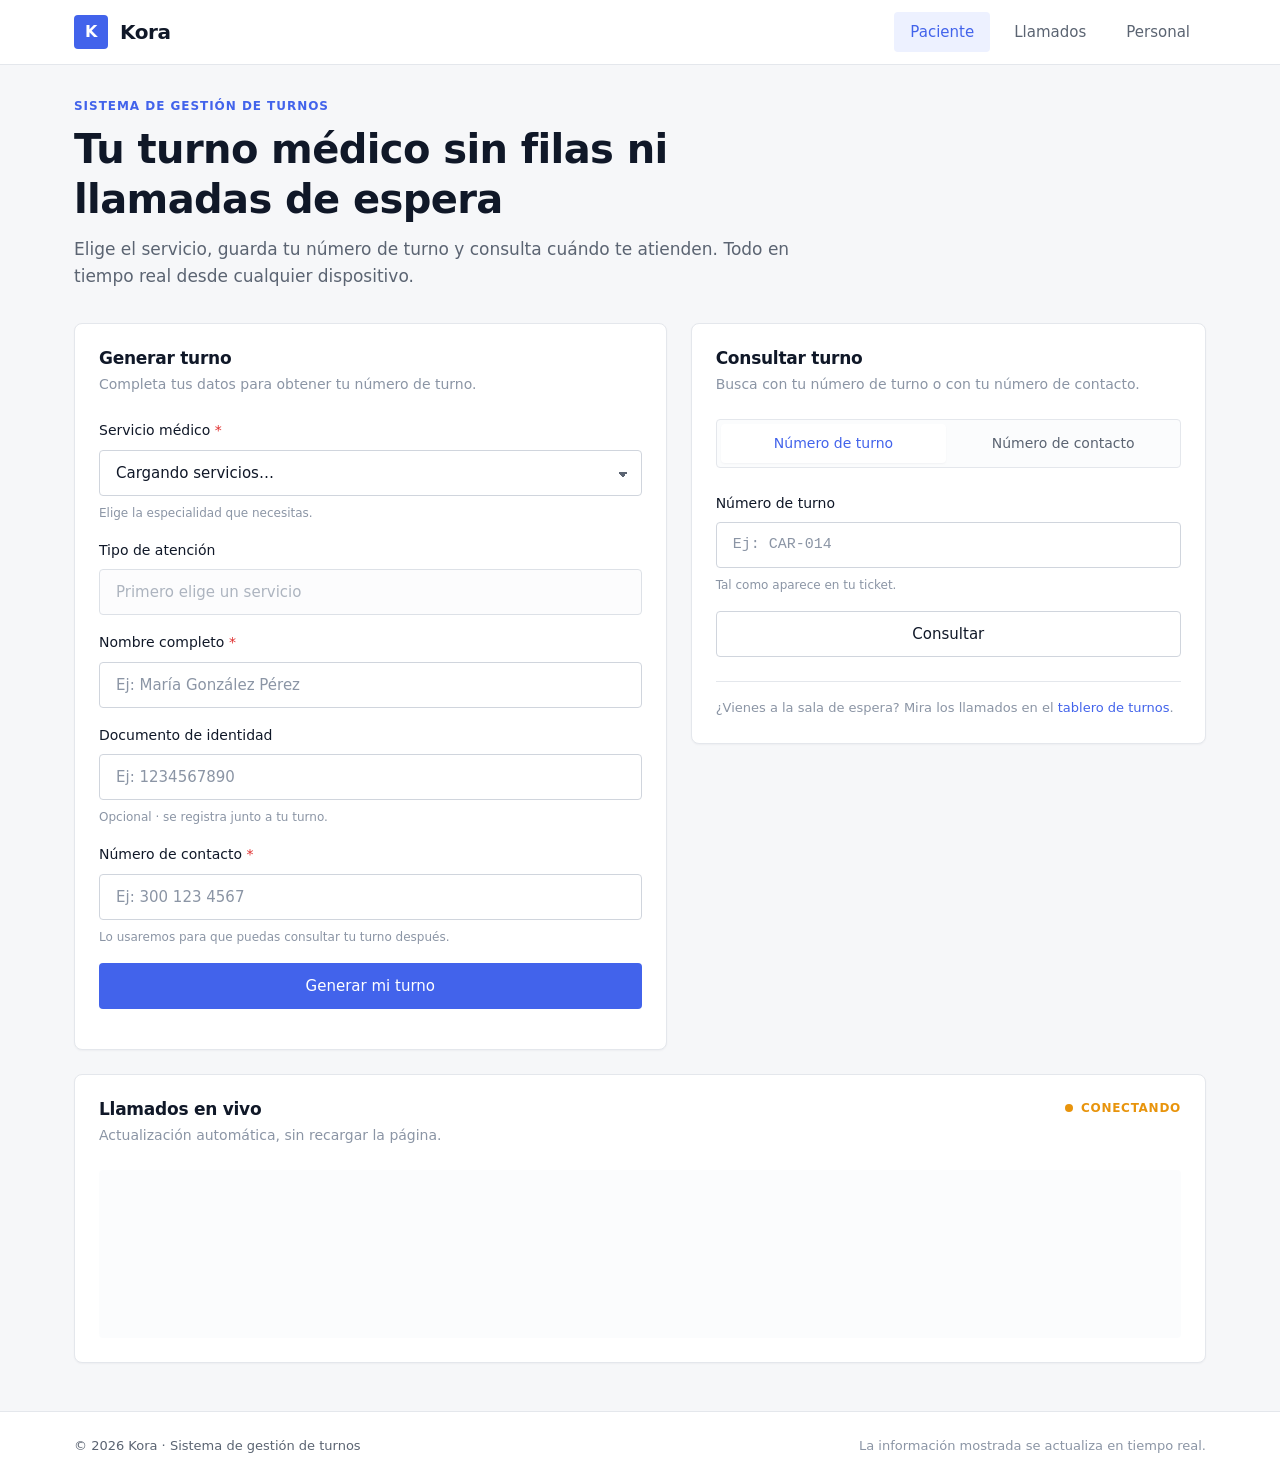
==== frontend/index.html @ dc894087 "Se crean las pantallas del paciente, tablero de llamados y panel de personal" ====
<!DOCTYPE html>
<html lang="es">
<head>
    <meta charset="UTF-8">
    <meta name="viewport" content="width=device-width, initial-scale=1.0">
    <meta name="description" content="Kora · Genera tu turno médico, consulta tu posición en la fila y sigue los llamados en vivo.">
    <title>Kora · Turnos médicos</title>
    <link rel="stylesheet" href="./css/styles.css">
</head>
<body>
    <header class="site-header">
        <div class="container header-inner">
            <a class="brand" href="./index.html">
                <span class="brand-mark" aria-hidden="true">K</span>
                Kora
            </a>
            <nav class="site-nav" aria-label="Navegación principal">
                <a class="nav-link is-active" href="./index.html" aria-current="page">Paciente</a>
                <a class="nav-link" href="./tablero.html">Llamados</a>
                <a class="nav-link" href="./admin.html">Personal</a>
            </nav>
        </div>
    </header>

    <main class="page">
        <div class="container">
            <section class="hero">
                <p class="hero-eyebrow">Sistema de gestión de turnos</p>
                <h1>Tu turno médico sin filas ni llamadas de espera</h1>
                <p class="hero-sub">
                    Elige el servicio, guarda tu número de turno y consulta cuándo te atienden.
                    Todo en tiempo real desde cualquier dispositivo.
                </p>
            </section>

            <div class="layout-split">
                <!-- ============ Generar turno ============ -->
                <section class="card" aria-labelledby="titulo-generar">
                    <div class="card-head">
                        <div>
                            <h2 class="card-title" id="titulo-generar">Generar turno</h2>
                            <p class="card-sub">Completa tus datos para obtener tu número de turno.</p>
                        </div>
                    </div>

                    <div id="crear-alerts" role="status" aria-live="polite"></div>

                    <form id="form-crear" novalidate>
                        <div class="field">
                            <label class="field-label" for="crear-servicio">
                                Servicio médico <span class="req" aria-hidden="true">*</span>
                            </label>
                            <select class="select" id="crear-servicio" name="servicio" required>
                                <option value="">Cargando servicios…</option>
                            </select>
                            <span class="field-hint" id="hint-servicio">Elige la especialidad que necesitas.</span>
                        </div>

                        <div class="field">
                            <label class="field-label" for="crear-tipo">Tipo de atención</label>
                            <select class="select" id="crear-tipo" name="tipo_atencion" disabled>
                                <option value="">Primero elige un servicio</option>
                            </select>
                        </div>

                        <div class="field">
                            <label class="field-label" for="crear-nombre">
                                Nombre completo <span class="req" aria-hidden="true">*</span>
                            </label>
                            <input class="input" type="text" id="crear-nombre" name="nombre"
                                   placeholder="Ej: María González Pérez" autocomplete="name" required>
                        </div>

                        <div class="field">
                            <label class="field-label" for="crear-documento">Documento de identidad</label>
                            <input class="input" type="text" id="crear-documento" name="documento"
                                   placeholder="Ej: 1234567890" autocomplete="off">
                            <span class="field-hint">Opcional · se registra junto a tu turno.</span>
                        </div>

                        <div class="field">
                            <label class="field-label" for="crear-contacto">
                                Número de contacto <span class="req" aria-hidden="true">*</span>
                            </label>
                            <input class="input" type="tel" id="crear-contacto" name="contacto"
                                   placeholder="Ej: 300 123 4567" autocomplete="tel" required>
                            <span class="field-hint">Lo usaremos para que puedas consultar tu turno después.</span>
                        </div>

                        <button type="submit" id="btn-crear" class="btn btn-primary btn-block">Generar mi turno</button>
                    </form>

                    <div id="resultado-crear" class="mt-4" aria-live="polite"></div>
                </section>

                <!-- ============ Consultar turno ============ -->
                <aside class="card" aria-labelledby="titulo-consultar">
                    <div class="card-head">
                        <div>
                            <h2 class="card-title" id="titulo-consultar">Consultar turno</h2>
                            <p class="card-sub">Busca con tu número de turno o con tu número de contacto.</p>
                        </div>
                    </div>

                    <div class="tabs" role="tablist" aria-label="Modo de consulta">
                        <button class="tab is-active" type="button" role="tab" aria-selected="true"
                                data-modo="numero" id="tab-numero">Número de turno</button>
                        <button class="tab" type="button" role="tab" aria-selected="false"
                                data-modo="contacto" id="tab-contacto">Número de contacto</button>
                    </div>

                    <div id="consulta-alerts" role="status" aria-live="polite"></div>

                    <form id="form-consultar" novalidate>
                        <div class="field">
                            <label class="field-label" for="consultar-query">
                                <span id="label-consulta">Número de turno</span>
                            </label>
                            <input class="input mono" type="text" id="consultar-query" name="query"
                                   placeholder="Ej: CAR-014" autocomplete="off" required>
                            <span class="field-hint" id="hint-consulta">Tal como aparece en tu ticket.</span>
                        </div>
                        <button type="submit" id="btn-consultar" class="btn btn-outline btn-block">Consultar</button>
                    </form>

                    <div id="resultado-consulta" class="mt-4" aria-live="polite"></div>

                    <div class="card-foot">
                        ¿Vienes a la sala de espera? Mira los llamados en el
                        <a href="./tablero.html">tablero de turnos</a>.
                    </div>
                </aside>
            </div>

            <!-- ============ Panel de llamados ============ -->
            <section class="card mt-5" aria-labelledby="titulo-panel">
                <div class="card-head">
                    <div>
                        <h2 class="card-title" id="titulo-panel">Llamados en vivo</h2>
                        <p class="card-sub">Actualización automática, sin recargar la página.</p>
                    </div>
                    <span class="live-dot" id="estado-conexion" data-estado="conectando">Conectando</span>
                </div>

                <div id="panel-llamados">
                    <div class="skeleton" style="height: 168px;"></div>
                </div>
            </section>
        </div>
    </main>

    <footer class="site-footer">
        <div class="container site-footer-inner">
            <p>© 2026 Kora · Sistema de gestión de turnos</p>
            <p class="muted">La información mostrada se actualiza en tiempo real.</p>
        </div>
    </footer>

    <script type="module" src="./js/main.js"></script>
</body>
</html>
---- frontend/css/styles.css ----
/* ============================================================
   KORA · Sistema de gestión de turnos
   Design system: HTML5 semántico + CSS moderno (Grid/Flexbox)
   ============================================================ */

:root {
    /* Paleta */
    --primary: #4263eb;
    --primary-hover: #364fc7;
    --primary-soft: #edf1ff;
    --primary-contrast: #ffffff;

    --accent: #f76707;
    --accent-soft: #fff4e6;

    --success: #2f9e44;
    --success-soft: #ebfbee;
    --warning: #e8940c;
    --warning-soft: #fff9db;
    --danger: #e03131;
    --danger-soft: #fff5f5;
    --info: #0b7285;
    --info-soft: #e3fafc;

    --background: #f6f7f9;
    --surface: #ffffff;
    --surface-alt: #fbfcfd;
    --text-primary: #101828;
    --text-secondary: #5b6472;
    --text-muted: #8b95a5;
    --border: #e4e7ec;
    --border-strong: #d0d5dd;

    /* Sombras discretas */
    --shadow-sm: 0 1px 2px rgba(16, 24, 40, 0.04);
    --shadow-md: 0 4px 12px rgba(16, 24, 40, 0.06);
    --shadow-lg: 0 12px 32px rgba(16, 24, 40, 0.10);

    /* Espaciado (múltiplos de 8px) */
    --space-1: 0.25rem;
    --space-2: 0.5rem;
    --space-3: 0.75rem;
    --space-4: 1rem;
    --space-5: 1.5rem;
    --space-6: 2rem;
    --space-7: 3rem;

    /* Bordes sobrios */
    --radius-sm: 4px;
    --radius-md: 8px;
    --radius-lg: 12px;
    --radius-pill: 999px;

    --transition: all 0.2s ease;
    --font-sans: 'Inter', system-ui, -apple-system, BlinkMacSystemFont, 'Segoe UI', Roboto, sans-serif;
    --font-mono: ui-monospace, SFMono-Regular, 'SF Mono', Menlo, Consolas, monospace;
}

@media (prefers-color-scheme: dark) {
    :root {
        --primary: #748ffc;
        --primary-hover: #91a7ff;
        --primary-soft: #1b2440;
        --primary-contrast: #0d1117;

        --accent: #ffa94d;
        --accent-soft: #33260f;

        --success: #51cf66;
        --success-soft: #12291a;
        --warning: #ffd43b;
        --warning-soft: #332a12;
        --danger: #ff6b6b;
        --danger-soft: #33191b;
        --info: #3bc9db;
        --info-soft: #10262b;

        --background: #0d1117;
        --surface: #161b22;
        --surface-alt: #1c2129;
        --text-primary: #e6edf3;
        --text-secondary: #a9b2bf;
        --text-muted: #7d8590;
        --border: #262c36;
        --border-strong: #363c46;

        --shadow-sm: 0 1px 2px rgba(0, 0, 0, 0.3);
        --shadow-md: 0 4px 12px rgba(0, 0, 0, 0.35);
        --shadow-lg: 0 12px 32px rgba(0, 0, 0, 0.45);
    }
}

/* ---------- Reset ---------- */
*,
*::before,
*::after {
    margin: 0;
    padding: 0;
    box-sizing: border-box;
}

html {
    font-size: 16px;
    -webkit-font-smoothing: antialiased;
    -moz-osx-font-smoothing: grayscale;
}

body {
    font-family: var(--font-sans);
    background-color: var(--background);
    color: var(--text-primary);
    line-height: 1.6;
    min-height: 100vh;
    display: flex;
    flex-direction: column;
}

h1, h2, h3, h4 {
    font-weight: 700;
    line-height: 1.25;
    letter-spacing: -0.015em;
}

h1 { font-size: clamp(1.75rem, 1.3rem + 1.8vw, 2.5rem); }
h2 { font-size: 1.375rem; }
h3 { font-size: 1.0625rem; }

p { color: var(--text-secondary); }

a {
    color: var(--primary);
    text-decoration: none;
    transition: var(--transition);
}

a:hover { color: var(--primary-hover); }

img, svg { max-width: 100%; display: block; }

ul, ol { list-style: none; }

button, input, select, textarea {
    font: inherit;
    color: inherit;
}

:focus-visible {
    outline: 2px solid var(--primary);
    outline-offset: 2px;
}

@media (prefers-reduced-motion: reduce) {
    *, *::before, *::after {
        animation-duration: 0.01ms !important;
        animation-iteration-count: 1 !important;
        transition-duration: 0.01ms !important;
    }
}

/* ---------- Layout ---------- */
.container {
    width: 100%;
    max-width: 1180px;
    margin: 0 auto;
    padding: 0 var(--space-5);
}

.page {
    flex: 1;
    padding: var(--space-6) 0 var(--space-7);
}

.stack > * + * { margin-top: var(--space-4); }

.grid {
    display: grid;
    gap: var(--space-5);
}

.grid-2 { grid-template-columns: repeat(2, minmax(0, 1fr)); }
.grid-3 { grid-template-columns: repeat(3, minmax(0, 1fr)); }

.layout-split {
    display: grid;
    grid-template-columns: minmax(0, 1.15fr) minmax(0, 1fr);
    gap: var(--space-5);
    align-items: start;
}

.row {
    display: flex;
    gap: var(--space-3);
    align-items: center;
    flex-wrap: wrap;
}

.row-between {
    display: flex;
    gap: var(--space-3);
    align-items: center;
    justify-content: space-between;
    flex-wrap: wrap;
}

/* ---------- Header ---------- */
.site-header {
    background: var(--surface);
    border-bottom: 1px solid var(--border);
    position: sticky;
    top: 0;
    z-index: 50;
}

.header-inner {
    display: flex;
    align-items: center;
    justify-content: space-between;
    gap: var(--space-4);
    min-height: 64px;
}

.brand {
    display: inline-flex;
    align-items: center;
    gap: var(--space-3);
    font-weight: 700;
    font-size: 1.25rem;
    color: var(--text-primary);
    letter-spacing: -0.02em;
}

.brand:hover { color: var(--text-primary); }

.brand-mark {
    display: grid;
    place-items: center;
    width: 34px;
    height: 34px;
    border-radius: var(--radius-sm);
    background: var(--primary);
    color: var(--primary-contrast);
    font-size: 1rem;
}

.site-nav {
    display: flex;
    gap: var(--space-2);
}

.nav-link {
    padding: var(--space-2) var(--space-4);
    border-radius: var(--radius-sm);
    color: var(--text-secondary);
    font-weight: 500;
    font-size: 0.9375rem;
    transition: var(--transition);
}

.nav-link:hover {
    background: var(--surface-alt);
    color: var(--text-primary);
}

.nav-link.is-active {
    background: var(--primary-soft);
    color: var(--primary);
}

/* ---------- Hero ---------- */
.hero {
    margin-bottom: var(--space-6);
    max-width: 720px;
}

.hero-eyebrow {
    text-transform: uppercase;
    letter-spacing: 0.08em;
    font-size: 0.75rem;
    font-weight: 700;
    color: var(--primary);
    margin-bottom: var(--space-2);
}

.hero-sub {
    margin-top: var(--space-3);
    font-size: 1.0625rem;
}

/* ---------- Card ---------- */
.card {
    background: var(--surface);
    border: 1px solid var(--border);
    border-radius: var(--radius-md);
    padding: var(--space-5);
    box-shadow: var(--shadow-sm);
}

.card-head {
    display: flex;
    align-items: flex-start;
    justify-content: space-between;
    gap: var(--space-3);
    margin-bottom: var(--space-5);
}

.card-title {
    font-size: 1.0625rem;
    font-weight: 600;
}

.card-sub {
    font-size: 0.875rem;
    color: var(--text-muted);
    margin-top: var(--space-1);
}

.card-foot {
    margin-top: var(--space-5);
    padding-top: var(--space-4);
    border-top: 1px solid var(--border);
    font-size: 0.8125rem;
    color: var(--text-muted);
}

.card-narrow {
    max-width: 420px;
    margin: var(--space-6) auto;
}

/* ---------- Formularios ---------- */
.field { margin-bottom: var(--space-4); }

.field-label {
    display: block;
    margin-bottom: var(--space-2);
    font-size: 0.875rem;
    font-weight: 500;
    color: var(--text-primary);
}

.field-label .req { color: var(--danger); }

.field-hint {
    display: block;
    margin-top: var(--space-2);
    font-size: 0.75rem;
    color: var(--text-muted);
}

.input,
.select {
    width: 100%;
    padding: 0.625rem var(--space-4);
    border: 1px solid var(--border-strong);
    border-radius: var(--radius-sm);
    background: var(--surface);
    color: var(--text-primary);
    font-size: 0.9375rem;
    transition: var(--transition);
    appearance: none;
}

.input::placeholder { color: var(--text-muted); }

.input:hover,
.select:hover { border-color: var(--text-muted); }

.input:focus,
.select:focus {
    outline: none;
    border-color: var(--primary);
    box-shadow: 0 0 0 3px var(--primary-soft);
}

.input:disabled,
.select:disabled {
    background: var(--surface-alt);
    color: var(--text-muted);
    cursor: not-allowed;
}

.select {
    background-image: linear-gradient(45deg, transparent 50%, var(--text-secondary) 50%),
                      linear-gradient(135deg, var(--text-secondary) 50%, transparent 50%);
    background-position: calc(100% - 18px) calc(50% + 2px), calc(100% - 13px) calc(50% + 2px);
    background-size: 5px 5px, 5px 5px;
    background-repeat: no-repeat;
    padding-right: var(--space-7);
}

.field-error {
    display: block;
    margin-top: var(--space-2);
    font-size: 0.75rem;
    color: var(--danger);
}

.input.has-error { border-color: var(--danger); }

/* ---------- Botones ---------- */
.btn {
    display: inline-flex;
    align-items: center;
    justify-content: center;
    gap: var(--space-2);
    padding: 0.625rem var(--space-5);
    border: 1px solid transparent;
    border-radius: var(--radius-sm);
    background: var(--surface);
    color: var(--text-primary);
    font-size: 0.9375rem;
    font-weight: 500;
    cursor: pointer;
    transition: var(--transition);
    white-space: nowrap;
}

.btn:disabled { opacity: 0.55; cursor: not-allowed; }

.btn-primary { background: var(--primary); color: var(--primary-contrast); }
.btn-primary:hover:not(:disabled) { background: var(--primary-hover); }

.btn-outline {
    border-color: var(--border-strong);
    color: var(--text-primary);
    background: var(--surface);
}
.btn-outline:hover:not(:disabled) { background: var(--surface-alt); border-color: var(--text-muted); }

.btn-ghost { background: transparent; color: var(--text-secondary); }
.btn-ghost:hover:not(:disabled) { background: var(--surface-alt); color: var(--text-primary); }

.btn-success { background: var(--success); color: #fff; }
.btn-success:hover:not(:disabled) { filter: brightness(0.94); }

.btn-warning { background: var(--accent); color: #fff; }
.btn-warning:hover:not(:disabled) { filter: brightness(0.94); }

.btn-danger { background: var(--danger); color: #fff; }
.btn-danger:hover:not(:disabled) { filter: brightness(0.94); }

.btn-sm {
    padding: 0.3125rem var(--space-3);
    font-size: 0.8125rem;
}

.btn-block { width: 100%; }

/* ---------- Tabs ---------- */
.tabs {
    display: flex;
    gap: var(--space-1);
    padding: var(--space-1);
    background: var(--surface-alt);
    border: 1px solid var(--border);
    border-radius: var(--radius-sm);
    margin-bottom: var(--space-5);
}

.tab {
    flex: 1;
    padding: var(--space-2) var(--space-3);
    border: none;
    border-radius: var(--radius-sm);
    background: transparent;
    color: var(--text-secondary);
    font-size: 0.875rem;
    font-weight: 500;
    cursor: pointer;
    transition: var(--transition);
}

.tab:hover { color: var(--text-primary); }

.tab.is-active {
    background: var(--surface);
    color: var(--primary);
    box-shadow: var(--shadow-sm);
}

/* ---------- Badges ---------- */
.badge {
    display: inline-flex;
    align-items: center;
    gap: var(--space-2);
    padding: 0.125rem var(--space-3);
    border-radius: var(--radius-pill);
    font-size: 0.75rem;
    font-weight: 600;
    letter-spacing: 0.03em;
    text-transform: uppercase;
    white-space: nowrap;
}

.badge-pendiente { background: var(--warning-soft); color: var(--warning); }
.badge-en-atencion { background: var(--info-soft); color: var(--info); }
.badge-atendido { background: var(--success-soft); color: var(--success); }
.badge-cancelado { background: var(--danger-soft); color: var(--danger); }
.badge-vencido { background: var(--danger-soft); color: var(--danger); }

.badge-neutro { background: var(--surface-alt); color: var(--text-secondary); border: 1px solid var(--border); }

.badge-servicio {
    background: var(--primary-soft);
    color: var(--primary);
    font-family: var(--font-mono);
    text-transform: none;
    letter-spacing: 0.02em;
}

.badge-estacion {
    background: var(--text-primary);
    color: var(--surface);
    text-transform: none;
}

/* ---------- Ticket ---------- */
.ticket {
    border: 1px solid var(--border);
    border-radius: var(--radius-md);
    background: var(--surface-alt);
    overflow: hidden;
}

.ticket-top {
    display: flex;
    align-items: center;
    justify-content: space-between;
    gap: var(--space-3);
    padding: var(--space-4) var(--space-5);
    background: var(--surface);
    border-bottom: 1px dashed var(--border-strong);
}

.ticket-codigo {
    font-family: var(--font-mono);
    font-size: clamp(1.75rem, 1.2rem + 2.4vw, 2.5rem);
    font-weight: 700;
    letter-spacing: 0.04em;
    color: var(--text-primary);
    line-height: 1.1;
}

.ticket-body {
    display: grid;
    grid-template-columns: repeat(2, minmax(0, 1fr));
    gap: var(--space-4);
    padding: var(--space-5);
}

.ticket-field-label {
    font-size: 0.75rem;
    text-transform: uppercase;
    letter-spacing: 0.06em;
    color: var(--text-muted);
    font-weight: 600;
}

.ticket-field-value {
    margin-top: var(--space-1);
    font-size: 0.9375rem;
    color: var(--text-primary);
    font-weight: 500;
}

.ticket-foot {
    display: flex;
    align-items: center;
    justify-content: space-between;
    gap: var(--space-4);
    flex-wrap: wrap;
    padding: var(--space-4) var(--space-5);
    border-top: 1px dashed var(--border-strong);
    background: var(--surface);
    font-size: 0.8125rem;
    color: var(--text-muted);
}

/* ---------- Cola / posición ---------- */
.queue {
    display: flex;
    align-items: center;
    gap: var(--space-4);
    padding: var(--space-4) var(--space-5);
    background: var(--primary-soft);
    border-top: 1px solid var(--border);
}

.queue-figure {
    display: grid;
    place-items: center;
    width: 52px;
    height: 52px;
    flex-shrink: 0;
    border-radius: var(--radius-pill);
    background: var(--surface);
    border: 1px solid var(--border);
    font-size: 1.125rem;
    font-weight: 700;
    color: var(--primary);
}

.queue-text { flex: 1; min-width: 0; }

.queue-title { font-weight: 600; color: var(--text-primary); }

.queue-desc { font-size: 0.8125rem; color: var(--text-secondary); }

/* ---------- Alertas ---------- */
.alert {
    display: flex;
    align-items: flex-start;
    gap: var(--space-3);
    padding: var(--space-3) var(--space-4);
    border-radius: var(--radius-sm);
    border: 1px solid transparent;
    font-size: 0.875rem;
    margin-bottom: var(--space-4);
}

.alert-success { background: var(--success-soft); color: var(--success); border-color: color-mix(in srgb, var(--success) 25%, transparent); }
.alert-error { background: var(--danger-soft); color: var(--danger); border-color: color-mix(in srgb, var(--danger) 25%, transparent); }
.alert-info { background: var(--info-soft); color: var(--info); border-color: color-mix(in srgb, var(--info) 25%, transparent); }
.alert-warning { background: var(--warning-soft); color: var(--warning); border-color: color-mix(in srgb, var(--warning) 30%, transparent); }

/* ---------- Estado vacío ---------- */
.empty {
    text-align: center;
    padding: var(--space-7) var(--space-4);
    color: var(--text-muted);
}

.empty-icon { font-size: 2rem; margin-bottom: var(--space-3); }
.empty-title { font-weight: 600; color: var(--text-secondary); }

/* ---------- Stats ---------- */
.stats-grid {
    display: grid;
    grid-template-columns: repeat(auto-fit, minmax(150px, 1fr));
    gap: var(--space-4);
}

.stat {
    background: var(--surface);
    border: 1px solid var(--border);
    border-radius: var(--radius-md);
    padding: var(--space-4);
}

.stat-value {
    font-size: 1.75rem;
    font-weight: 700;
    line-height: 1.2;
}

.stat-label {
    font-size: 0.8125rem;
    color: var(--text-muted);
}

.stat-pendiente .stat-value { color: var(--warning); }
.stat-atencion .stat-value { color: var(--info); }
.stat-atendido .stat-value { color: var(--success); }
.stat-total .stat-value { color: var(--primary); }

/* ---------- Tablero de llamados ---------- */
.live-dot {
    display: inline-flex;
    align-items: center;
    gap: var(--space-2);
    font-size: 0.75rem;
    font-weight: 600;
    color: var(--text-secondary);
    text-transform: uppercase;
    letter-spacing: 0.06em;
}

.live-dot::before {
    content: '';
    width: 8px;
    height: 8px;
    border-radius: var(--radius-pill);
    background: var(--text-muted);
}

.live-dot[data-estado="conectado"]::before {
    background: var(--success);
    box-shadow: 0 0 0 0 var(--success);
    animation: pulso 2s infinite;
}

.live-dot[data-estado="conectado"] { color: var(--success); }
.live-dot[data-estado="degradado"]::before { background: var(--info); }
.live-dot[data-estado="degradado"] { color: var(--info); }
.live-dot[data-estado="conectando"]::before { background: var(--warning); }
.live-dot[data-estado="conectando"] { color: var(--warning); }
.live-dot[data-estado="error"]::before { background: var(--danger); }
.live-dot[data-estado="error"] { color: var(--danger); }

@keyframes pulso {
    0% { box-shadow: 0 0 0 0 color-mix(in srgb, var(--success) 60%, transparent); }
    70% { box-shadow: 0 0 0 6px transparent; }
    100% { box-shadow: 0 0 0 0 transparent; }
}

.llamado-actual {
    display: flex;
    flex-direction: column;
    gap: var(--space-2);
    padding: var(--space-6);
    border-radius: var(--radius-md);
    background: var(--text-primary);
    color: var(--surface);
    text-align: center;
}

.llamado-actual .llamado-label {
    font-size: 0.8125rem;
    text-transform: uppercase;
    letter-spacing: 0.12em;
    opacity: 0.7;
}

.llamado-actual .llamado-codigo {
    font-family: var(--font-mono);
    font-size: clamp(3rem, 2rem + 8vw, 6rem);
    font-weight: 700;
    line-height: 1;
    letter-spacing: 0.02em;
}

.llamado-actual .llamado-nombre { font-size: 1.125rem; font-weight: 500; }

.llamado-actual .llamado-servicio { font-size: 0.9375rem; opacity: 0.8; }

.llamado-actual.is-idle { background: var(--surface-alt); color: var(--text-muted); border: 1px dashed var(--border-strong); }

.llamado-actual.is-idle .llamado-codigo { font-size: clamp(1.5rem, 1rem + 3vw, 2.5rem); }

.llamados-grid {
    display: grid;
    grid-template-columns: repeat(auto-fill, minmax(220px, 1fr));
    gap: var(--space-4);
}

.llamado-card {
    border: 1px solid var(--border);
    border-radius: var(--radius-md);
    padding: var(--space-4);
    background: var(--surface);
}

.llamado-card-codigo {
    font-family: var(--font-mono);
    font-size: 1.5rem;
    font-weight: 700;
    color: var(--primary);
}

.llamado-card-nombre { font-weight: 600; margin-top: var(--space-1); }
.llamado-card-meta { font-size: 0.8125rem; color: var(--text-muted); margin-top: var(--space-1); }

.ticker-list {
    display: flex;
    flex-direction: column;
    gap: var(--space-2);
}

.ticker-item {
    display: flex;
    align-items: center;
    justify-content: space-between;
    gap: var(--space-4);
    padding: var(--space-3) var(--space-4);
    border: 1px solid var(--border);
    border-radius: var(--radius-sm);
    background: var(--surface);
    font-size: 0.875rem;
    animation: entra 0.25s ease;
}

.ticker-item time { font-family: var(--font-mono); font-size: 0.8125rem; color: var(--text-muted); }

@keyframes entra {
    from { opacity: 0; transform: translateY(-4px); }
    to { opacity: 1; transform: none; }
}

.clock {
    font-family: var(--font-mono);
    font-size: 1.5rem;
    font-weight: 600;
    letter-spacing: 0.02em;
}

/* ---------- Tabla (panel de personal) ---------- */
.table-wrap {
    overflow-x: auto;
    border: 1px solid var(--border);
    border-radius: var(--radius-md);
    background: var(--surface);
}

.table {
    width: 100%;
    border-collapse: collapse;
    min-width: 720px;
}

.table th,
.table td {
    padding: var(--space-3) var(--space-4);
    text-align: left;
    border-bottom: 1px solid var(--border);
    vertical-align: middle;
}

.table thead th {
    background: var(--surface-alt);
    font-size: 0.75rem;
    text-transform: uppercase;
    letter-spacing: 0.06em;
    color: var(--text-muted);
    font-weight: 600;
    white-space: nowrap;
}

.table tbody tr { transition: var(--transition); }
.table tbody tr:hover { background: var(--surface-alt); }
.table tbody tr:last-child td { border-bottom: none; }

.table .cell-codigo { font-family: var(--font-mono); font-weight: 600; white-space: nowrap; }
.table .cell-muted { color: var(--text-muted); font-size: 0.8125rem; }
.table .cell-actions { display: flex; gap: var(--space-2); justify-content: flex-end; }

/* ---------- Modal ---------- */
.overlay {
    position: fixed;
    inset: 0;
    background: rgba(16, 24, 40, 0.55);
    display: grid;
    place-items: center;
    padding: var(--space-4);
    z-index: 100;
}

.modal {
    width: min(520px, 100%);
    background: var(--surface);
    border: 1px solid var(--border);
    border-radius: var(--radius-md);
    box-shadow: var(--shadow-lg);
    padding: var(--space-5);
}

.modal-actions {
    display: flex;
    justify-content: flex-end;
    gap: var(--space-3);
    margin-top: var(--space-5);
}

/* ---------- Filtros ---------- */
.filters {
    display: flex;
    gap: var(--space-2);
    flex-wrap: wrap;
    align-items: center;
}

.chip {
    padding: 0.375rem var(--space-4);
    border: 1px solid var(--border-strong);
    border-radius: var(--radius-pill);
    background: var(--surface);
    color: var(--text-secondary);
    font-size: 0.8125rem;
    font-weight: 500;
    cursor: pointer;
    transition: var(--transition);
}

.chip:hover { border-color: var(--text-muted); color: var(--text-primary); }

.chip.is-active {
    background: var(--primary);
    border-color: var(--primary);
    color: var(--primary-contrast);
}

/* ---------- Footer ---------- */
.site-footer {
    border-top: 1px solid var(--border);
    background: var(--surface);
    padding: var(--space-5) 0;
    color: var(--text-muted);
    font-size: 0.8125rem;
}

.site-footer-inner {
    display: flex;
    align-items: center;
    justify-content: space-between;
    gap: var(--space-4);
    flex-wrap: wrap;
}

/* ---------- Utilidades ---------- */
.mt-1 { margin-top: var(--space-1); }
.mt-2 { margin-top: var(--space-2); }
.mt-3 { margin-top: var(--space-3); }
.mt-4 { margin-top: var(--space-4); }
.mt-5 { margin-top: var(--space-5); }
.mt-6 { margin-top: var(--space-6); }
.mb-1 { margin-top: 0; margin-bottom: var(--space-1); }
.mb-2 { margin-bottom: var(--space-2); }
.mb-3 { margin-bottom: var(--space-3); }
.mb-4 { margin-bottom: var(--space-4); }
.mb-5 { margin-bottom: var(--space-5); }
.mb-6 { margin-bottom: var(--space-6); }

.text-center { text-align: center; }
.text-right { text-align: right; }
.muted { color: var(--text-muted); }
.secondary { color: var(--text-secondary); }
.small { font-size: 0.8125rem; }
.strong { font-weight: 600; }
.mono { font-family: var(--font-mono); }
.hidden { display: none !important; }

.sr-only {
    position: absolute;
    width: 1px;
    height: 1px;
    padding: 0;
    margin: -1px;
    overflow: hidden;
    clip: rect(0 0 0 0);
    white-space: nowrap;
    border: 0;
}

.divider {
    height: 1px;
    background: var(--border);
    margin: var(--space-4) 0;
}

/* ---------- Skeleton ---------- */
.skeleton {
    border-radius: var(--radius-sm);
    background: linear-gradient(90deg, var(--surface-alt) 25%, var(--border) 37%, var(--surface-alt) 63%);
    background-size: 400% 100%;
    animation: shimmer 1.4s ease infinite;
}

@keyframes shimmer {
    from { background-position: 100% 0; }
    to { background-position: -100% 0; }
}

/* ---------- Responsive ---------- */
@media (max-width: 960px) {
    .layout-split { grid-template-columns: minmax(0, 1fr); }
    .grid-3 { grid-template-columns: repeat(2, minmax(0, 1fr)); }
}

@media (max-width: 768px) {
    .container { padding: 0 var(--space-4); }

    .header-inner {
        flex-direction: column;
        align-items: stretch;
        padding: var(--space-3) 0;
        gap: var(--space-3);
    }

    .site-nav { justify-content: space-between; }
    .nav-link { flex: 1; text-align: center; padding: var(--space-2); }

    .grid-2, .grid-3 { grid-template-columns: minmax(0, 1fr); }

    .card { padding: var(--space-4); }
    .ticket-body { grid-template-columns: minmax(0, 1fr); }
    .llamado-actual { padding: var(--space-5); }
    .page { padding: var(--space-5) 0; }
}
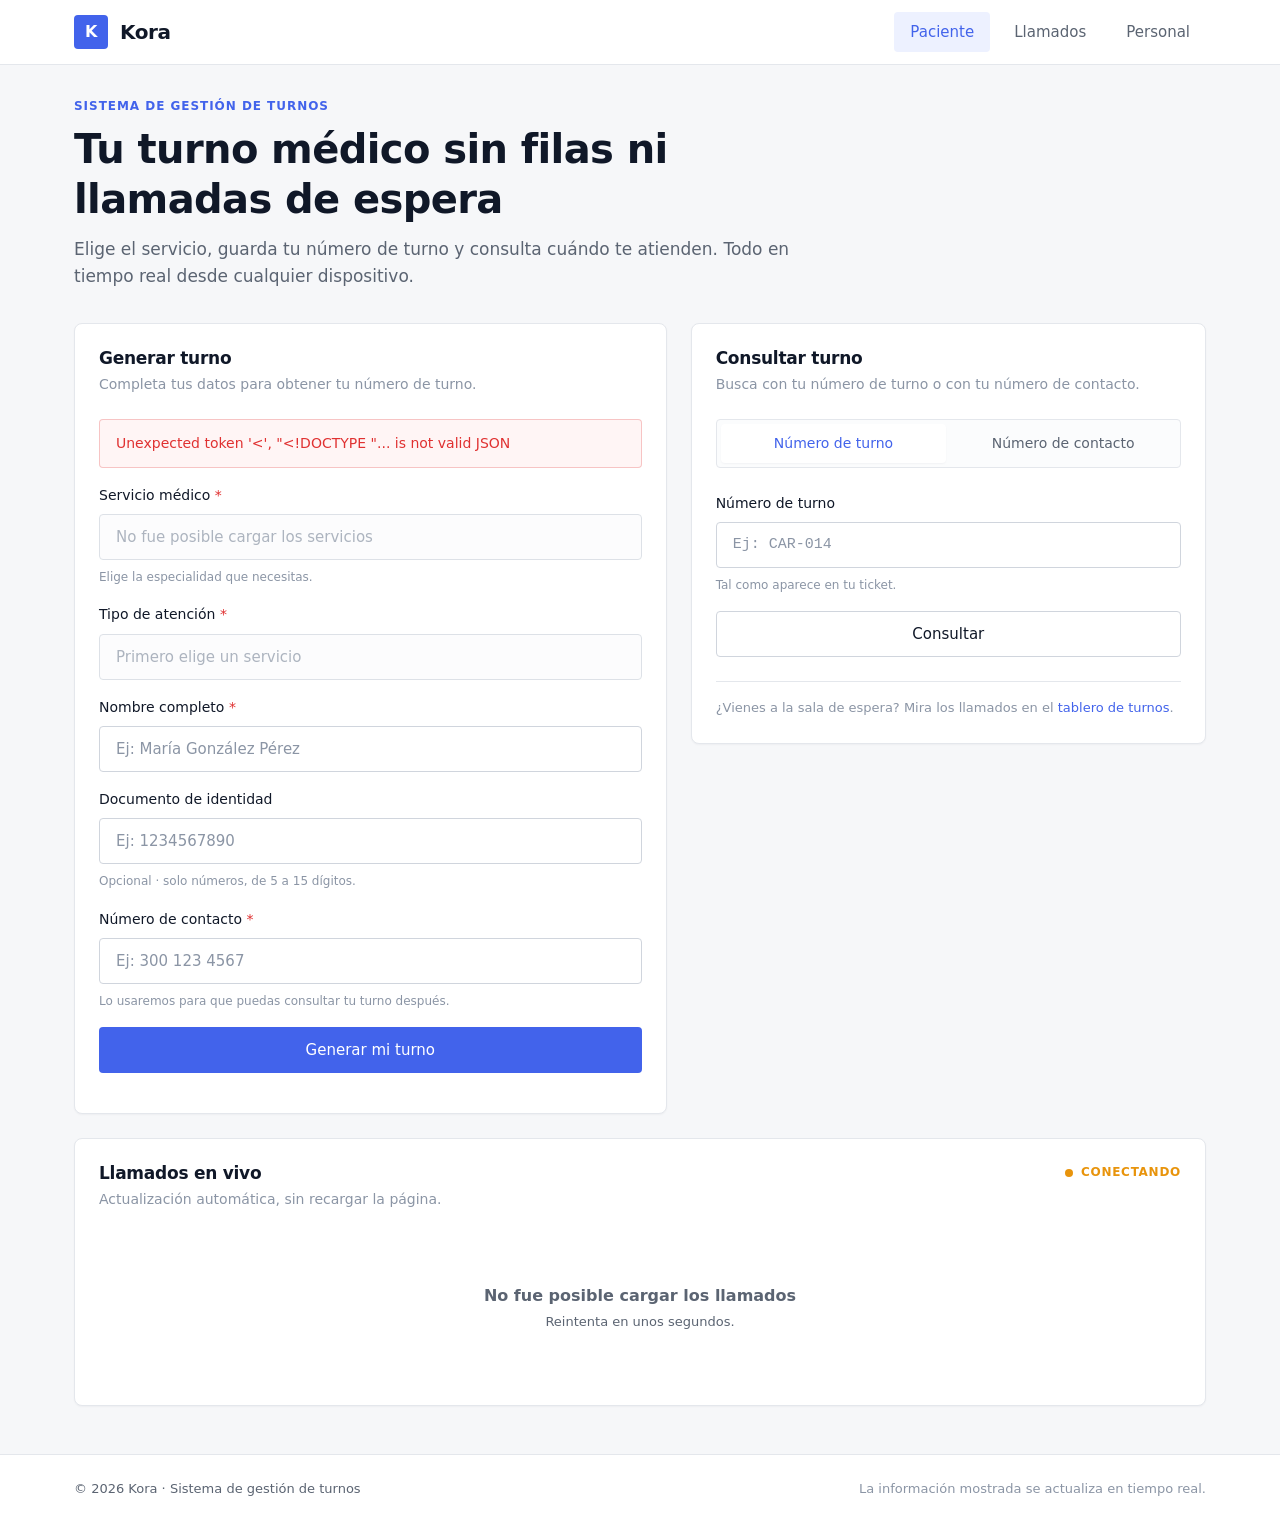
==== commit a4a7878d: "feat: validaciones de formulario, anuncio por voz, ticket en PDF y correccion de zona horaria - Vali" ====
--- a/frontend/index.html
+++ b/frontend/index.html
@@ -57,7 +57,9 @@
                         </div>
 
                         <div class="field">
-                            <label class="field-label" for="crear-tipo">Tipo de atención</label>
+                            <label class="field-label" for="crear-tipo">
+                                Tipo de atención <span class="req" aria-hidden="true">*</span>
+                            </label>
                             <select class="select" id="crear-tipo" name="tipo_atencion" disabled>
                                 <option value="">Primero elige un servicio</option>
                             </select>
@@ -68,14 +70,15 @@
                                 Nombre completo <span class="req" aria-hidden="true">*</span>
                             </label>
                             <input class="input" type="text" id="crear-nombre" name="nombre"
-                                   placeholder="Ej: María González Pérez" autocomplete="name" required>
+                                   placeholder="Ej: María González Pérez" autocomplete="name"
+                                   maxlength="80" required>
                         </div>
 
                         <div class="field">
                             <label class="field-label" for="crear-documento">Documento de identidad</label>
                             <input class="input" type="text" id="crear-documento" name="documento"
-                                   placeholder="Ej: 1234567890" autocomplete="off">
-                            <span class="field-hint">Opcional · se registra junto a tu turno.</span>
+                                   placeholder="Ej: 1234567890" autocomplete="off" inputmode="numeric" maxlength="15">
+                            <span class="field-hint">Opcional · solo números, de 5 a 15 dígitos.</span>
                         </div>
 
                         <div class="field">
@@ -83,7 +86,8 @@
                                 Número de contacto <span class="req" aria-hidden="true">*</span>
                             </label>
                             <input class="input" type="tel" id="crear-contacto" name="contacto"
-                                   placeholder="Ej: 300 123 4567" autocomplete="tel" required>
+                                   placeholder="Ej: 300 123 4567" autocomplete="tel" inputmode="tel"
+                                   maxlength="20" required>
                             <span class="field-hint">Lo usaremos para que puedas consultar tu turno después.</span>
                         </div>
 
@@ -156,6 +160,7 @@
         </div>
     </footer>
 
+    <script src="./js/vendor/jspdf.umd.min.js"></script>
     <script type="module" src="./js/main.js"></script>
 </body>
 </html>
--- a/frontend/css/styles.css
+++ b/frontend/css/styles.css
@@ -709,16 +709,21 @@
     gap: var(--space-2);
     padding: var(--space-6);
     border-radius: var(--radius-md);
-    background: var(--text-primary);
-    color: var(--surface);
+    background: #ffffff;
+    color: #000000;
+    border: 1px solid var(--border);
     text-align: center;
+}
+
+.llamado-actual p {
+    color: #000000;
 }
 
 .llamado-actual .llamado-label {
     font-size: 0.8125rem;
     text-transform: uppercase;
     letter-spacing: 0.12em;
-    opacity: 0.7;
+    color: #4b5563;
 }
 
 .llamado-actual .llamado-codigo {
@@ -727,13 +732,29 @@
     font-weight: 700;
     line-height: 1;
     letter-spacing: 0.02em;
-}
-
-.llamado-actual .llamado-nombre { font-size: 1.125rem; font-weight: 500; }
-
-.llamado-actual .llamado-servicio { font-size: 0.9375rem; opacity: 0.8; }
-
-.llamado-actual.is-idle { background: var(--surface-alt); color: var(--text-muted); border: 1px dashed var(--border-strong); }
+    color: #000000;
+}
+
+.llamado-actual .llamado-nombre {
+    font-size: 1.125rem;
+    font-weight: 600;
+    color: #000000;
+}
+
+.llamado-actual .llamado-servicio {
+    font-size: 0.9375rem;
+    color: #374151;
+}
+
+.llamado-actual.is-idle {
+    background: var(--surface-alt);
+    color: var(--text-muted);
+    border: 1px dashed var(--border-strong);
+}
+
+.llamado-actual.is-idle p {
+    color: var(--text-muted);
+}
 
 .llamado-actual.is-idle .llamado-codigo { font-size: clamp(1.5rem, 1rem + 3vw, 2.5rem); }
 
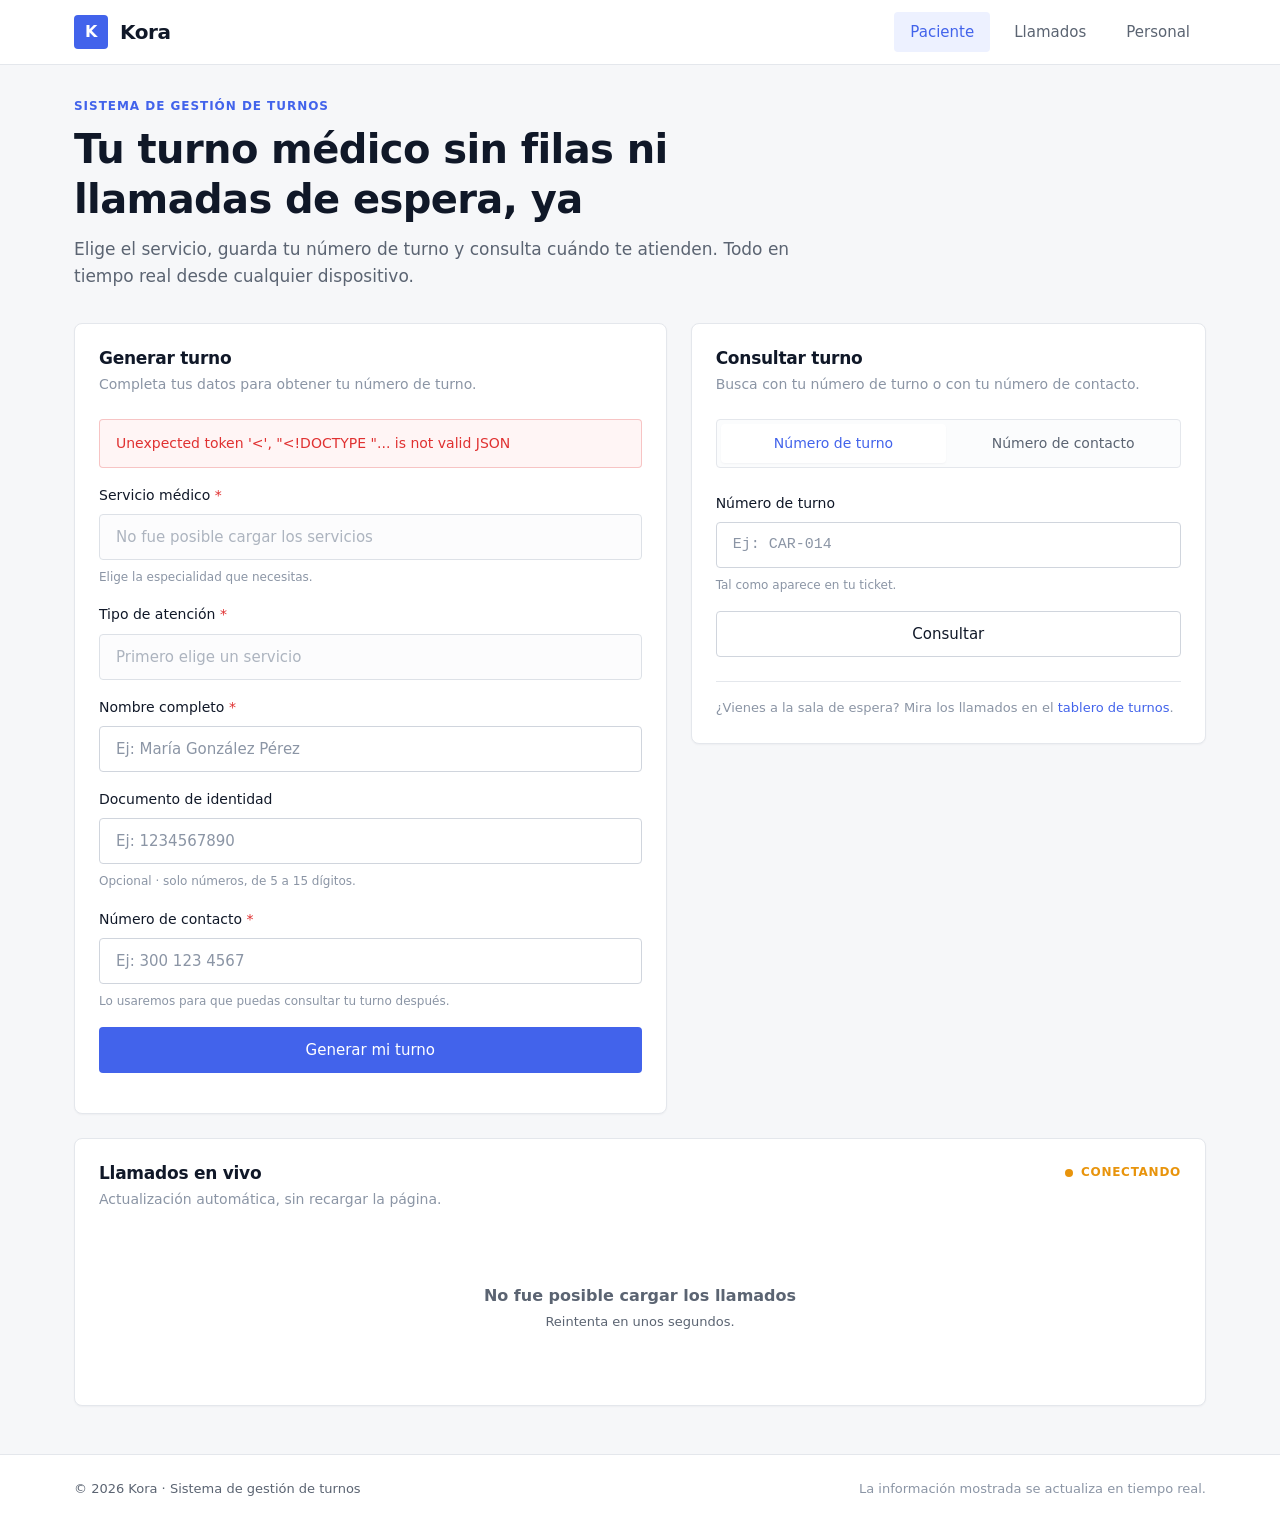
==== commit 7bd8236a: "feat: add patient frontend interface for medical queue management" ====
--- a/frontend/index.html
+++ b/frontend/index.html
@@ -1,12 +1,15 @@
 <!DOCTYPE html>
 <html lang="es">
+
 <head>
     <meta charset="UTF-8">
     <meta name="viewport" content="width=device-width, initial-scale=1.0">
-    <meta name="description" content="Kora · Genera tu turno médico, consulta tu posición en la fila y sigue los llamados en vivo.">
+    <meta name="description"
+        content="Kora · Genera tu turno médico, consulta tu posición en la fila y sigue los llamados en vivo.">
     <title>Kora · Turnos médicos</title>
     <link rel="stylesheet" href="./css/styles.css">
 </head>
+
 <body>
     <header class="site-header">
         <div class="container header-inner">
@@ -26,7 +29,7 @@
         <div class="container">
             <section class="hero">
                 <p class="hero-eyebrow">Sistema de gestión de turnos</p>
-                <h1>Tu turno médico sin filas ni llamadas de espera</h1>
+                <h1>Tu turno médico sin filas ni llamadas de espera, ya</h1>
                 <p class="hero-sub">
                     Elige el servicio, guarda tu número de turno y consulta cuándo te atienden.
                     Todo en tiempo real desde cualquier dispositivo.
@@ -70,14 +73,13 @@
                                 Nombre completo <span class="req" aria-hidden="true">*</span>
                             </label>
                             <input class="input" type="text" id="crear-nombre" name="nombre"
-                                   placeholder="Ej: María González Pérez" autocomplete="name"
-                                   maxlength="80" required>
+                                placeholder="Ej: María González Pérez" autocomplete="name" maxlength="80" required>
                         </div>
 
                         <div class="field">
                             <label class="field-label" for="crear-documento">Documento de identidad</label>
                             <input class="input" type="text" id="crear-documento" name="documento"
-                                   placeholder="Ej: 1234567890" autocomplete="off" inputmode="numeric" maxlength="15">
+                                placeholder="Ej: 1234567890" autocomplete="off" inputmode="numeric" maxlength="15">
                             <span class="field-hint">Opcional · solo números, de 5 a 15 dígitos.</span>
                         </div>
 
@@ -86,8 +88,8 @@
                                 Número de contacto <span class="req" aria-hidden="true">*</span>
                             </label>
                             <input class="input" type="tel" id="crear-contacto" name="contacto"
-                                   placeholder="Ej: 300 123 4567" autocomplete="tel" inputmode="tel"
-                                   maxlength="20" required>
+                                placeholder="Ej: 300 123 4567" autocomplete="tel" inputmode="tel" maxlength="20"
+                                required>
                             <span class="field-hint">Lo usaremos para que puedas consultar tu turno después.</span>
                         </div>
 
@@ -107,10 +109,10 @@
                     </div>
 
                     <div class="tabs" role="tablist" aria-label="Modo de consulta">
-                        <button class="tab is-active" type="button" role="tab" aria-selected="true"
-                                data-modo="numero" id="tab-numero">Número de turno</button>
-                        <button class="tab" type="button" role="tab" aria-selected="false"
-                                data-modo="contacto" id="tab-contacto">Número de contacto</button>
+                        <button class="tab is-active" type="button" role="tab" aria-selected="true" data-modo="numero"
+                            id="tab-numero">Número de turno</button>
+                        <button class="tab" type="button" role="tab" aria-selected="false" data-modo="contacto"
+                            id="tab-contacto">Número de contacto</button>
                     </div>
 
                     <div id="consulta-alerts" role="status" aria-live="polite"></div>
@@ -121,7 +123,7 @@
                                 <span id="label-consulta">Número de turno</span>
                             </label>
                             <input class="input mono" type="text" id="consultar-query" name="query"
-                                   placeholder="Ej: CAR-014" autocomplete="off" required>
+                                placeholder="Ej: CAR-014" autocomplete="off" required>
                             <span class="field-hint" id="hint-consulta">Tal como aparece en tu ticket.</span>
                         </div>
                         <button type="submit" id="btn-consultar" class="btn btn-outline btn-block">Consultar</button>
@@ -163,4 +165,5 @@
     <script src="./js/vendor/jspdf.umd.min.js"></script>
     <script type="module" src="./js/main.js"></script>
 </body>
+
 </html>
